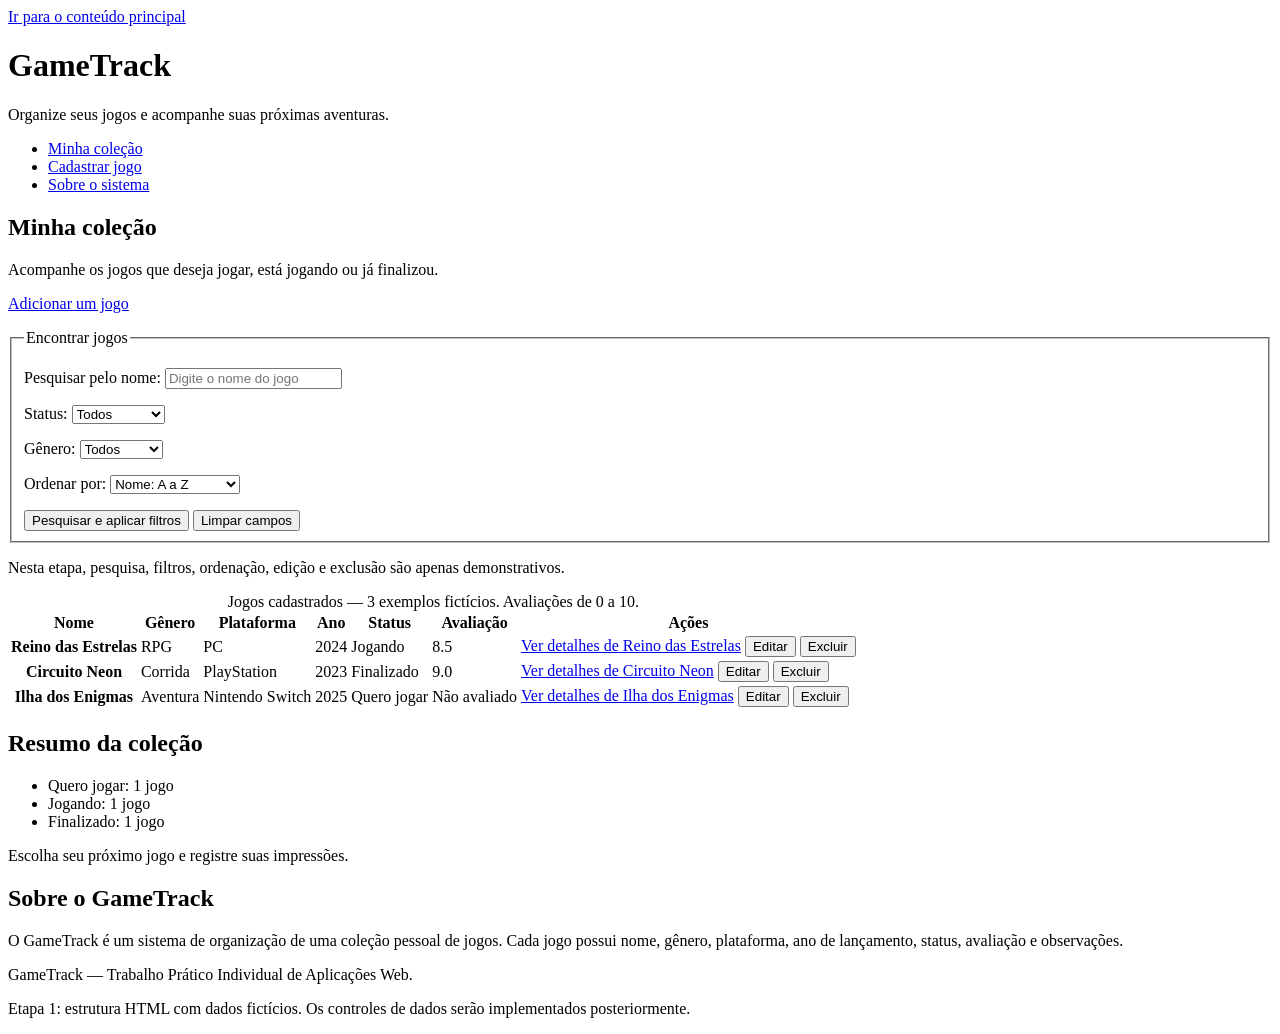
==== index.html @ dc30b083 "feat: adiciona estrutura inicial e listagem de jogos" ====
<!DOCTYPE html>
<html lang="pt-BR">
<head>
    <meta charset="UTF-8">
    <meta name="viewport" content="width=device-width, initial-scale=1.0">
    <meta name="description" content="GameTrack: organize sua coleção pessoal de jogos.">
    <title>Minha coleção | GameTrack</title>
</head>
<body>
    <a href="#conteudo">Ir para o conteúdo principal</a>
    <header>
        <h1>GameTrack</h1>
        <p>Organize seus jogos e acompanhe suas próximas aventuras.</p>
        <nav aria-label="Navegação principal">
            <ul>
                <li><a href="index.html">Minha coleção</a></li>
                <li><a href="pages/cadastro.html">Cadastrar jogo</a></li>
                <li><a href="index.html#sobre">Sobre o sistema</a></li>
            </ul>
        </nav>
    </header>
    <main id="conteudo">
        <section aria-labelledby="colecao-titulo">
            <h2 id="colecao-titulo">Minha coleção</h2>
            <p>Acompanhe os jogos que deseja jogar, está jogando ou já finalizou.</p>
            <p><a href="pages/cadastro.html">Adicionar um jogo</a></p>
            <form aria-label="Pesquisa, filtros e ordenação" aria-describedby="aviso-controles">
                <fieldset>
                    <legend>Encontrar jogos</legend>
                    <p><label for="pesquisa">Pesquisar pelo nome:</label>
                        <input type="search" id="pesquisa" name="pesquisa" placeholder="Digite o nome do jogo"></p>
                    <p><label for="filtro-status">Status:</label>
                        <select id="filtro-status" name="status"><option value="">Todos</option><option value="quero-jogar">Quero jogar</option><option value="jogando">Jogando</option><option value="finalizado">Finalizado</option></select></p>
                    <p><label for="filtro-genero">Gênero:</label>
                        <select id="filtro-genero" name="genero"><option value="">Todos</option><option>RPG</option><option>Corrida</option><option>Aventura</option><option>Ação</option><option>Estratégia</option><option>Esporte</option><option>Outro</option></select></p>
                    <p><label for="ordenacao">Ordenar por:</label>
                        <select id="ordenacao" name="ordenacao"><option value="nome-asc">Nome: A a Z</option><option value="nome-desc">Nome: Z a A</option><option value="ano-desc">Ano: mais recente</option><option value="nota-desc">Maior avaliação</option></select></p>
                    <button type="button">Pesquisar e aplicar filtros</button>
                    <button type="reset">Limpar campos</button>
                </fieldset>
            </form>
            <p id="aviso-controles">Nesta etapa, pesquisa, filtros, ordenação, edição e exclusão são apenas demonstrativos.</p>
            <table>
                <caption>Jogos cadastrados — 3 exemplos fictícios. Avaliações de 0 a 10.</caption>
                <thead><tr><th scope="col">Nome</th><th scope="col">Gênero</th><th scope="col">Plataforma</th><th scope="col">Ano</th><th scope="col">Status</th><th scope="col">Avaliação</th><th scope="col">Ações</th></tr></thead>
                <tbody>
                    <tr>
                        <th scope="row">Reino das Estrelas</th><td>RPG</td><td>PC</td><td>2024</td><td>Jogando</td><td>8.5</td>
                        <td><a href="pages/detalhes.html#jogo-1">Ver detalhes de Reino das Estrelas</a>
                            <button type="button" aria-label="Editar Reino das Estrelas">Editar</button>
                            <button type="button" aria-label="Excluir Reino das Estrelas">Excluir</button></td>
                    </tr>
                    <tr>
                        <th scope="row">Circuito Neon</th><td>Corrida</td><td>PlayStation</td><td>2023</td><td>Finalizado</td><td>9.0</td>
                        <td><a href="pages/detalhes.html#jogo-2">Ver detalhes de Circuito Neon</a>
                            <button type="button" aria-label="Editar Circuito Neon">Editar</button>
                            <button type="button" aria-label="Excluir Circuito Neon">Excluir</button></td>
                    </tr>
                    <tr>
                        <th scope="row">Ilha dos Enigmas</th><td>Aventura</td><td>Nintendo Switch</td><td>2025</td><td>Quero jogar</td><td>Não avaliado</td>
                        <td><a href="pages/detalhes.html#jogo-3">Ver detalhes de Ilha dos Enigmas</a>
                            <button type="button" aria-label="Editar Ilha dos Enigmas">Editar</button>
                            <button type="button" aria-label="Excluir Ilha dos Enigmas">Excluir</button></td>
                    </tr>
                </tbody>
            </table>
        </section>
        <aside aria-labelledby="resumo-titulo">
            <h2 id="resumo-titulo">Resumo da coleção</h2>
            <ul><li>Quero jogar: 1 jogo</li><li>Jogando: 1 jogo</li><li>Finalizado: 1 jogo</li></ul>
            <p>Escolha seu próximo jogo e registre suas impressões.</p>
        </aside>
        <section id="sobre" aria-labelledby="sobre-titulo">
            <h2 id="sobre-titulo">Sobre o GameTrack</h2>
            <p>O GameTrack é um sistema de organização de uma coleção pessoal de jogos. Cada jogo possui nome, gênero, plataforma, ano de lançamento, status, avaliação e observações.</p>
        </section>
    </main>
    <footer>
        <p>GameTrack — Trabalho Prático Individual de Aplicações Web.</p>
        <p>Etapa 1: estrutura HTML com dados fictícios. Os controles de dados serão implementados posteriormente.</p>
    </footer>
</body>
</html>
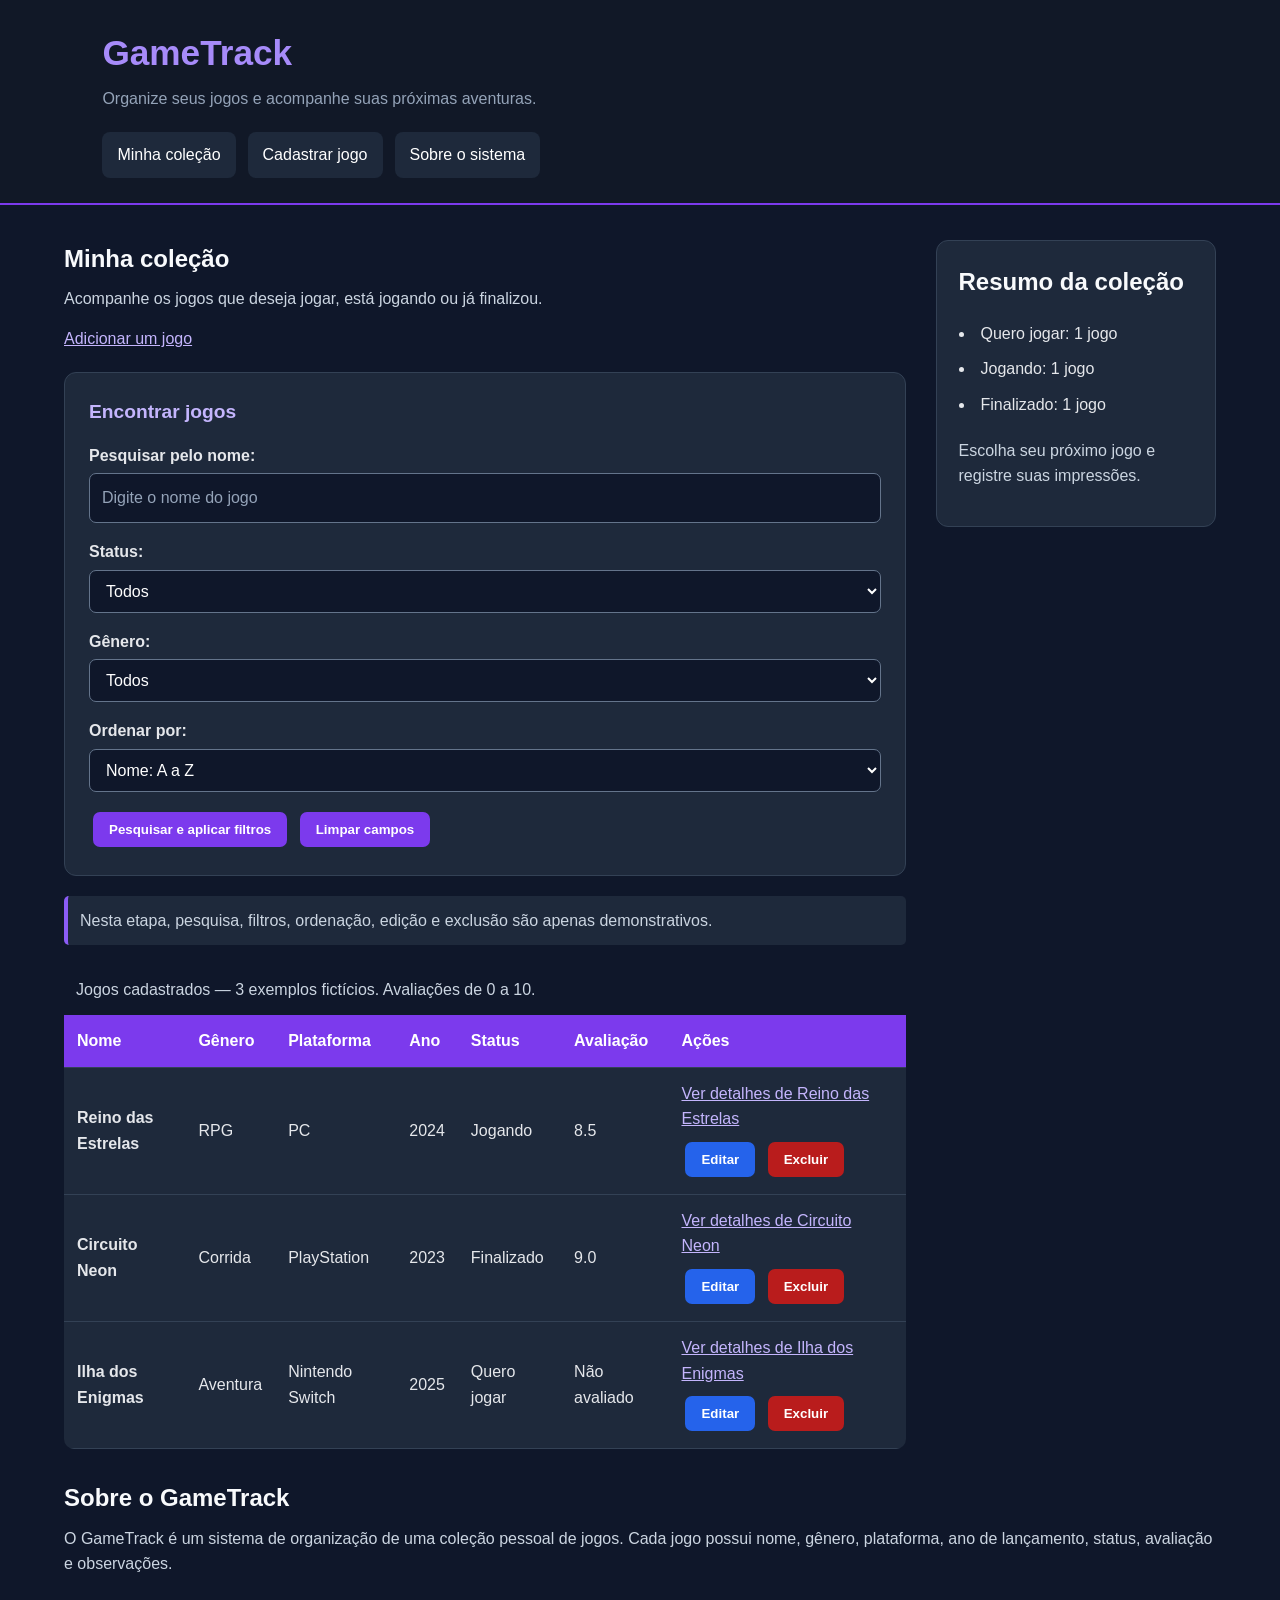
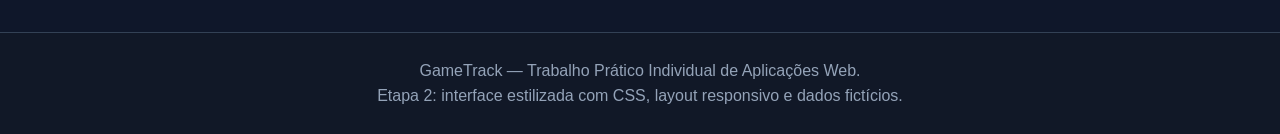
==== commit ea325a26: "style: implementa identidade visual e layout do GameTrack" ====
--- a/index.html
+++ b/index.html
@@ -1,10 +1,14 @@
 <!DOCTYPE html>
 <html lang="pt-BR">
+<title>Minha coleção | GameTrack</title>
+
 <head>
     <meta charset="UTF-8">
     <meta name="viewport" content="width=device-width, initial-scale=1.0">
     <meta name="description" content="GameTrack: organize sua coleção pessoal de jogos.">
     <title>Minha coleção | GameTrack</title>
+    
+    <link rel="stylesheet" href="assets/css/style.css">
 </head>
 <body>
     <a href="#conteudo">Ir para o conteúdo principal</a>
@@ -77,7 +81,7 @@
     </main>
     <footer>
         <p>GameTrack — Trabalho Prático Individual de Aplicações Web.</p>
-        <p>Etapa 1: estrutura HTML com dados fictícios. Os controles de dados serão implementados posteriormente.</p>
+        <p>Etapa 2: interface estilizada com CSS, layout responsivo e dados fictícios.</p>
     </footer>
 </body>
 </html>
--- a/assets/css/style.css
+++ b/assets/css/style.css
@@ -0,0 +1,466 @@
+/* =========================
+   CONFIGURAÇÕES GERAIS
+========================= */
+
+* {
+    margin: 0;
+    padding: 0;
+    box-sizing: border-box;
+}
+
+html {
+    scroll-behavior: smooth;
+}
+
+body {
+    font-family: Arial, Helvetica, sans-serif;
+    background-color: #0f172a;
+    color: #e5e7eb;
+    line-height: 1.6;
+    min-height: 100vh;
+}
+
+a {
+    color: #c4b5fd;
+}
+
+a:hover {
+    color: #ffffff;
+}
+
+
+/* =========================
+   ACESSIBILIDADE
+========================= */
+
+body > a:first-child {
+    position: absolute;
+    left: -9999px;
+}
+
+body > a:first-child:focus {
+    left: 20px;
+    top: 20px;
+    z-index: 1000;
+    background-color: white;
+    color: #111827;
+    padding: 10px 15px;
+    border-radius: 8px;
+}
+
+
+/* =========================
+   CABEÇALHO
+========================= */
+
+header {
+    background-color: #111827;
+    padding: 25px 8%;
+    border-bottom: 2px solid #7c3aed;
+}
+
+header h1 {
+    color: #a78bfa;
+    font-size: 2.2rem;
+}
+
+header > p {
+    color: #94a3b8;
+    margin: 5px 0 20px;
+}
+
+
+/* =========================
+   NAVEGAÇÃO - FLEXBOX
+========================= */
+
+nav ul {
+    display: flex;
+    gap: 12px;
+    flex-wrap: wrap;
+    list-style: none;
+}
+
+nav a {
+    display: block;
+    padding: 10px 15px;
+    color: white;
+    text-decoration: none;
+    background-color: #1e293b;
+    border-radius: 8px;
+    transition: 0.2s;
+}
+
+nav a:hover {
+    background-color: #7c3aed;
+    transform: translateY(-2px);
+}
+
+nav a:focus-visible {
+    outline: 3px solid #c4b5fd;
+    outline-offset: 3px;
+}
+
+
+/* =========================
+   LAYOUT PRINCIPAL - GRID
+========================= */
+
+main {
+    width: 90%;
+    max-width: 1200px;
+    margin: 35px auto;
+
+    display: grid;
+    grid-template-columns: minmax(0, 3fr) minmax(220px, 1fr);
+    gap: 30px;
+    align-items: start;
+}
+
+main > section:first-child {
+    min-width: 0;
+}
+
+#sobre {
+    grid-column: 1 / -1;
+}
+
+section h2,
+aside h2 {
+    color: #f8fafc;
+    margin-bottom: 8px;
+}
+
+section > p,
+aside > p {
+    color: #cbd5e1;
+    margin-bottom: 15px;
+}
+
+
+/* =========================
+   FORMULÁRIOS
+========================= */
+
+form {
+    background-color: #1e293b;
+    padding: 24px;
+    margin: 20px 0;
+    border: 1px solid #334155;
+    border-radius: 12px;
+}
+
+fieldset {
+    border: 0;
+}
+
+fieldset + fieldset {
+    margin-top: 25px;
+    padding-top: 20px;
+    border-top: 1px solid #475569;
+}
+
+legend {
+    color: #c4b5fd;
+    font-size: 1.2rem;
+    font-weight: bold;
+    margin-bottom: 15px;
+}
+
+form p {
+    margin-bottom: 16px;
+}
+
+label {
+    display: block;
+    margin-bottom: 5px;
+    font-weight: bold;
+}
+
+input,
+select,
+textarea {
+    width: 100%;
+    max-width: 100%;
+    padding: 11px 12px;
+    background-color: #0f172a;
+    color: white;
+    border: 1px solid #64748b;
+    border-radius: 7px;
+    font: inherit;
+}
+
+textarea {
+    min-height: 120px;
+    resize: vertical;
+}
+
+input::placeholder,
+textarea::placeholder {
+    color: #94a3b8;
+}
+
+
+/* Foco dos campos */
+
+input:focus,
+select:focus,
+textarea:focus {
+    outline: 3px solid #8b5cf6;
+    outline-offset: 2px;
+    border-color: transparent;
+}
+
+
+/* =========================
+   BOTÕES
+========================= */
+
+button {
+    padding: 10px 16px;
+    margin: 4px;
+    border: none;
+    border-radius: 7px;
+    background-color: #7c3aed;
+    color: white;
+    font-weight: bold;
+    cursor: pointer;
+    transition: 0.2s;
+}
+
+button:hover {
+    background-color: #6d28d9;
+    transform: translateY(-2px);
+}
+
+button:focus-visible {
+    outline: 3px solid #c4b5fd;
+    outline-offset: 3px;
+}
+
+
+/* Excluir */
+
+button[aria-label^="Excluir"] {
+    background-color: #b91c1c;
+}
+
+button[aria-label^="Excluir"]:hover {
+    background-color: #991b1b;
+}
+
+
+/* Editar */
+
+button[aria-label^="Editar"] {
+    background-color: #2563eb;
+}
+
+button[aria-label^="Editar"]:hover {
+    background-color: #1d4ed8;
+}
+
+
+/* =========================
+   TABELA / LISTAGEM
+========================= */
+
+table {
+    width: 100%;
+    border-collapse: collapse;
+    margin-top: 20px;
+    background-color: #1e293b;
+    border-radius: 10px;
+    overflow: hidden;
+}
+
+caption {
+    padding: 12px;
+    color: #cbd5e1;
+    text-align: left;
+}
+
+th,
+td {
+    padding: 13px;
+    border-bottom: 1px solid #334155;
+    text-align: left;
+}
+
+thead {
+    background-color: #7c3aed;
+    color: white;
+}
+
+tbody tr {
+    transition: background-color 0.2s;
+}
+
+tbody tr:hover {
+    background-color: #293548;
+}
+
+td a {
+    display: inline-block;
+    margin-bottom: 6px;
+}
+
+
+/* =========================
+   RESUMO DA COLEÇÃO
+========================= */
+
+aside {
+    background-color: #1e293b;
+    border: 1px solid #334155;
+    border-radius: 12px;
+    padding: 22px;
+}
+
+aside ul {
+    list-style-position: inside;
+    margin: 15px 0;
+}
+
+aside li {
+    padding: 5px 0;
+}
+
+
+/* =========================
+   DETALHES DOS JOGOS
+========================= */
+
+article {
+    background-color: #1e293b;
+    border: 1px solid #334155;
+    border-radius: 12px;
+    padding: 22px;
+    margin: 20px 0;
+    transition: 0.2s;
+}
+
+article:hover {
+    border-color: #8b5cf6;
+    transform: translateY(-3px);
+}
+
+article h3 {
+    color: #c4b5fd;
+    font-size: 1.4rem;
+    margin-bottom: 15px;
+}
+
+/* GRID utilizado nos detalhes */
+
+article dl {
+    display: grid;
+    grid-template-columns: 160px 1fr;
+    gap: 8px 15px;
+    margin-bottom: 18px;
+}
+
+article dt {
+    font-weight: bold;
+    color: #a78bfa;
+}
+
+article dd {
+    color: #e2e8f0;
+}
+
+article h4 {
+    margin: 15px 0 5px;
+}
+
+
+/* =========================
+   MENSAGENS / ESTADOS
+========================= */
+
+#aviso-controles,
+#aviso-cadastro,
+#ajuda-avaliacao {
+    background-color: #1e293b;
+    border-left: 4px solid #8b5cf6;
+    padding: 12px;
+    border-radius: 5px;
+}
+
+
+/* =========================
+   RODAPÉ
+========================= */
+
+footer {
+    margin-top: 40px;
+    padding: 25px;
+    text-align: center;
+    background-color: #111827;
+    border-top: 1px solid #334155;
+    color: #94a3b8;
+}
+
+
+/* =========================
+   RESPONSIVIDADE
+========================= */
+
+@media (max-width: 900px) {
+
+    main {
+        grid-template-columns: 1fr;
+    }
+
+    #sobre {
+        grid-column: auto;
+    }
+
+    table {
+        display: block;
+        overflow-x: auto;
+        white-space: nowrap;
+    }
+}
+
+
+@media (max-width: 600px) {
+
+    header {
+        padding: 20px;
+    }
+
+    header h1 {
+        font-size: 1.8rem;
+    }
+
+    nav ul {
+        flex-direction: column;
+    }
+
+    nav a {
+        text-align: center;
+    }
+
+    main {
+        width: 94%;
+        margin: 25px auto;
+    }
+
+    form {
+        padding: 16px;
+    }
+
+    article dl {
+        grid-template-columns: 1fr;
+    }
+
+    article dd {
+        margin-bottom: 8px;
+    }
+
+    button {
+        width: 100%;
+        margin: 5px 0;
+    }
+}
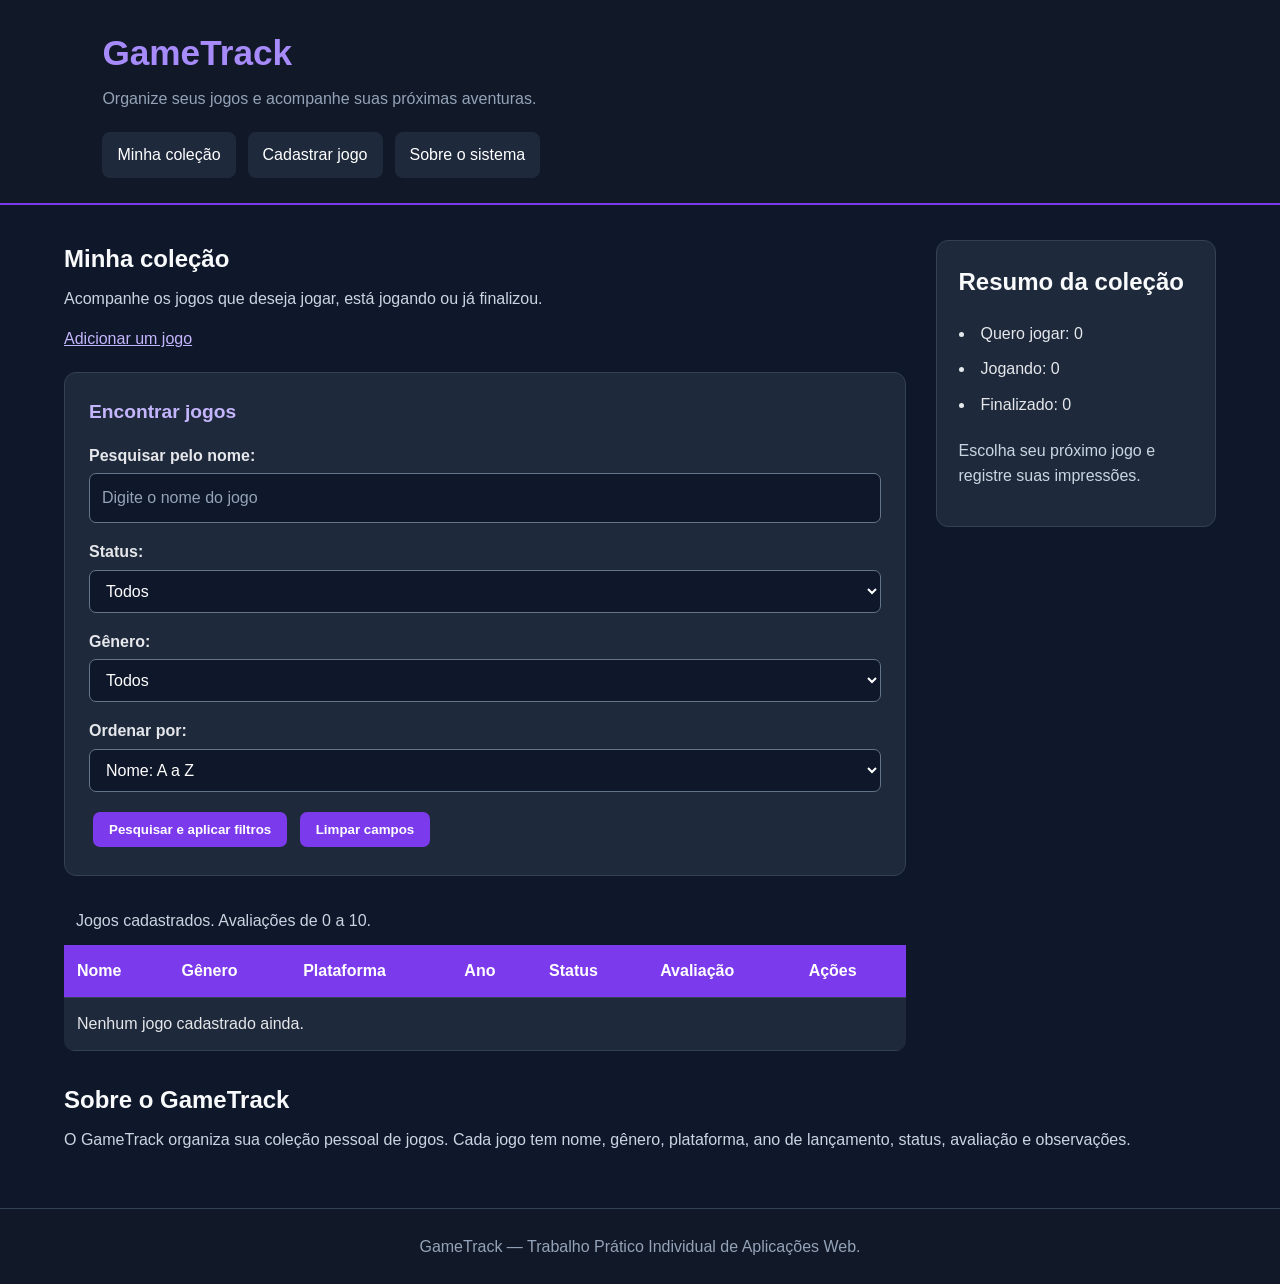
==== commit 1c473130: "feat: integra cadastro e gerenciamento da colecao de jogos" ====
--- a/index.html
+++ b/index.html
@@ -1,87 +1,116 @@
 <!DOCTYPE html>
 <html lang="pt-BR">
-<title>Minha coleção | GameTrack</title>
-
 <head>
     <meta charset="UTF-8">
     <meta name="viewport" content="width=device-width, initial-scale=1.0">
     <meta name="description" content="GameTrack: organize sua coleção pessoal de jogos.">
     <title>Minha coleção | GameTrack</title>
-    
     <link rel="stylesheet" href="assets/css/style.css">
+    <script src="assets/js/script.js" defer></script>
 </head>
 <body>
     <a href="#conteudo">Ir para o conteúdo principal</a>
+
     <header>
         <h1>GameTrack</h1>
         <p>Organize seus jogos e acompanhe suas próximas aventuras.</p>
+
         <nav aria-label="Navegação principal">
             <ul>
                 <li><a href="index.html">Minha coleção</a></li>
                 <li><a href="pages/cadastro.html">Cadastrar jogo</a></li>
-                <li><a href="index.html#sobre">Sobre o sistema</a></li>
+                <li><a href="#sobre">Sobre o sistema</a></li>
             </ul>
         </nav>
     </header>
+
     <main id="conteudo">
         <section aria-labelledby="colecao-titulo">
             <h2 id="colecao-titulo">Minha coleção</h2>
             <p>Acompanhe os jogos que deseja jogar, está jogando ou já finalizou.</p>
             <p><a href="pages/cadastro.html">Adicionar um jogo</a></p>
-            <form aria-label="Pesquisa, filtros e ordenação" aria-describedby="aviso-controles">
+
+            <form id="form-filtros" aria-label="Pesquisa, filtros e ordenação">
                 <fieldset>
                     <legend>Encontrar jogos</legend>
-                    <p><label for="pesquisa">Pesquisar pelo nome:</label>
-                        <input type="search" id="pesquisa" name="pesquisa" placeholder="Digite o nome do jogo"></p>
-                    <p><label for="filtro-status">Status:</label>
-                        <select id="filtro-status" name="status"><option value="">Todos</option><option value="quero-jogar">Quero jogar</option><option value="jogando">Jogando</option><option value="finalizado">Finalizado</option></select></p>
-                    <p><label for="filtro-genero">Gênero:</label>
-                        <select id="filtro-genero" name="genero"><option value="">Todos</option><option>RPG</option><option>Corrida</option><option>Aventura</option><option>Ação</option><option>Estratégia</option><option>Esporte</option><option>Outro</option></select></p>
-                    <p><label for="ordenacao">Ordenar por:</label>
-                        <select id="ordenacao" name="ordenacao"><option value="nome-asc">Nome: A a Z</option><option value="nome-desc">Nome: Z a A</option><option value="ano-desc">Ano: mais recente</option><option value="nota-desc">Maior avaliação</option></select></p>
-                    <button type="button">Pesquisar e aplicar filtros</button>
+
+                    <p>
+                        <label for="pesquisa">Pesquisar pelo nome:</label>
+                        <input type="search" id="pesquisa" name="pesquisa"
+                            placeholder="Digite o nome do jogo">
+                    </p>
+
+                    <p>
+                        <label for="filtro-status">Status:</label>
+                        <select id="filtro-status" name="status">
+                            <option value="">Todos</option>
+                            <option value="quero-jogar">Quero jogar</option>
+                            <option value="jogando">Jogando</option>
+                            <option value="finalizado">Finalizado</option>
+                        </select>
+                    </p>
+
+                    <p>
+                        <label for="filtro-genero">Gênero:</label>
+                        <select id="filtro-genero" name="genero">
+                            <option value="">Todos</option>
+                            <option>RPG</option>
+                            <option>Corrida</option>
+                            <option>Aventura</option>
+                            <option>Ação</option>
+                            <option>Estratégia</option>
+                            <option>Esporte</option>
+                            <option>Outro</option>
+                        </select>
+                    </p>
+
+                    <p>
+                        <label for="ordenacao">Ordenar por:</label>
+                        <select id="ordenacao" name="ordenacao">
+                            <option value="nome-asc">Nome: A a Z</option>
+                            <option value="nome-desc">Nome: Z a A</option>
+                            <option value="ano-desc">Ano: mais recente</option>
+                            <option value="nota-desc">Maior avaliação</option>
+                        </select>
+                    </p>
+
+                    <button type="submit">Pesquisar e aplicar filtros</button>
                     <button type="reset">Limpar campos</button>
                 </fieldset>
             </form>
-            <p id="aviso-controles">Nesta etapa, pesquisa, filtros, ordenação, edição e exclusão são apenas demonstrativos.</p>
+
             <table>
-                <caption>Jogos cadastrados — 3 exemplos fictícios. Avaliações de 0 a 10.</caption>
-                <thead><tr><th scope="col">Nome</th><th scope="col">Gênero</th><th scope="col">Plataforma</th><th scope="col">Ano</th><th scope="col">Status</th><th scope="col">Avaliação</th><th scope="col">Ações</th></tr></thead>
-                <tbody>
+                <caption>Jogos cadastrados. Avaliações de 0 a 10.</caption>
+                <thead>
                     <tr>
-                        <th scope="row">Reino das Estrelas</th><td>RPG</td><td>PC</td><td>2024</td><td>Jogando</td><td>8.5</td>
-                        <td><a href="pages/detalhes.html#jogo-1">Ver detalhes de Reino das Estrelas</a>
-                            <button type="button" aria-label="Editar Reino das Estrelas">Editar</button>
-                            <button type="button" aria-label="Excluir Reino das Estrelas">Excluir</button></td>
+                        <th scope="col">Nome</th>
+                        <th scope="col">Gênero</th>
+                        <th scope="col">Plataforma</th>
+                        <th scope="col">Ano</th>
+                        <th scope="col">Status</th>
+                        <th scope="col">Avaliação</th>
+                        <th scope="col">Ações</th>
                     </tr>
-                    <tr>
-                        <th scope="row">Circuito Neon</th><td>Corrida</td><td>PlayStation</td><td>2023</td><td>Finalizado</td><td>9.0</td>
-                        <td><a href="pages/detalhes.html#jogo-2">Ver detalhes de Circuito Neon</a>
-                            <button type="button" aria-label="Editar Circuito Neon">Editar</button>
-                            <button type="button" aria-label="Excluir Circuito Neon">Excluir</button></td>
-                    </tr>
-                    <tr>
-                        <th scope="row">Ilha dos Enigmas</th><td>Aventura</td><td>Nintendo Switch</td><td>2025</td><td>Quero jogar</td><td>Não avaliado</td>
-                        <td><a href="pages/detalhes.html#jogo-3">Ver detalhes de Ilha dos Enigmas</a>
-                            <button type="button" aria-label="Editar Ilha dos Enigmas">Editar</button>
-                            <button type="button" aria-label="Excluir Ilha dos Enigmas">Excluir</button></td>
-                    </tr>
-                </tbody>
+                </thead>
+                <tbody id="lista-jogos"></tbody>
             </table>
         </section>
+
         <aside aria-labelledby="resumo-titulo">
             <h2 id="resumo-titulo">Resumo da coleção</h2>
-            <ul><li>Quero jogar: 1 jogo</li><li>Jogando: 1 jogo</li><li>Finalizado: 1 jogo</li></ul>
+            <ul id="resumo-jogos"></ul>
             <p>Escolha seu próximo jogo e registre suas impressões.</p>
         </aside>
+
         <section id="sobre" aria-labelledby="sobre-titulo">
             <h2 id="sobre-titulo">Sobre o GameTrack</h2>
-            <p>O GameTrack é um sistema de organização de uma coleção pessoal de jogos. Cada jogo possui nome, gênero, plataforma, ano de lançamento, status, avaliação e observações.</p>
+            <p>O GameTrack organiza sua coleção pessoal de jogos. Cada jogo tem nome, gênero,
+                plataforma, ano de lançamento, status, avaliação e observações.</p>
         </section>
     </main>
+
     <footer>
         <p>GameTrack — Trabalho Prático Individual de Aplicações Web.</p>
-        <p>Etapa 2: interface estilizada com CSS, layout responsivo e dados fictícios.</p>
     </footer>
 </body>
-</html>
+</html>
--- a/assets/css/style.css
+++ b/assets/css/style.css
@@ -463,4 +463,43 @@
         width: 100%;
         margin: 5px 0;
     }
+}
+/* Melhoria dos estados de interação */
+
+a,
+button,
+input,
+select,
+textarea {
+    transition: 0.2s ease;
+}
+
+input:hover,
+select:hover,
+textarea:hover {
+    border-color: #a78bfa;
+}
+
+button:active {
+    transform: scale(0.98);
+}
+/* Ajustes para celulares menores */
+
+@media (max-width: 480px) {
+    body {
+        font-size: 0.95rem;
+    }
+
+    header h1 {
+        font-size: 1.6rem;
+    }
+
+    main {
+        width: 92%;
+    }
+
+    th,
+    td {
+        padding: 10px;
+    }
 }
